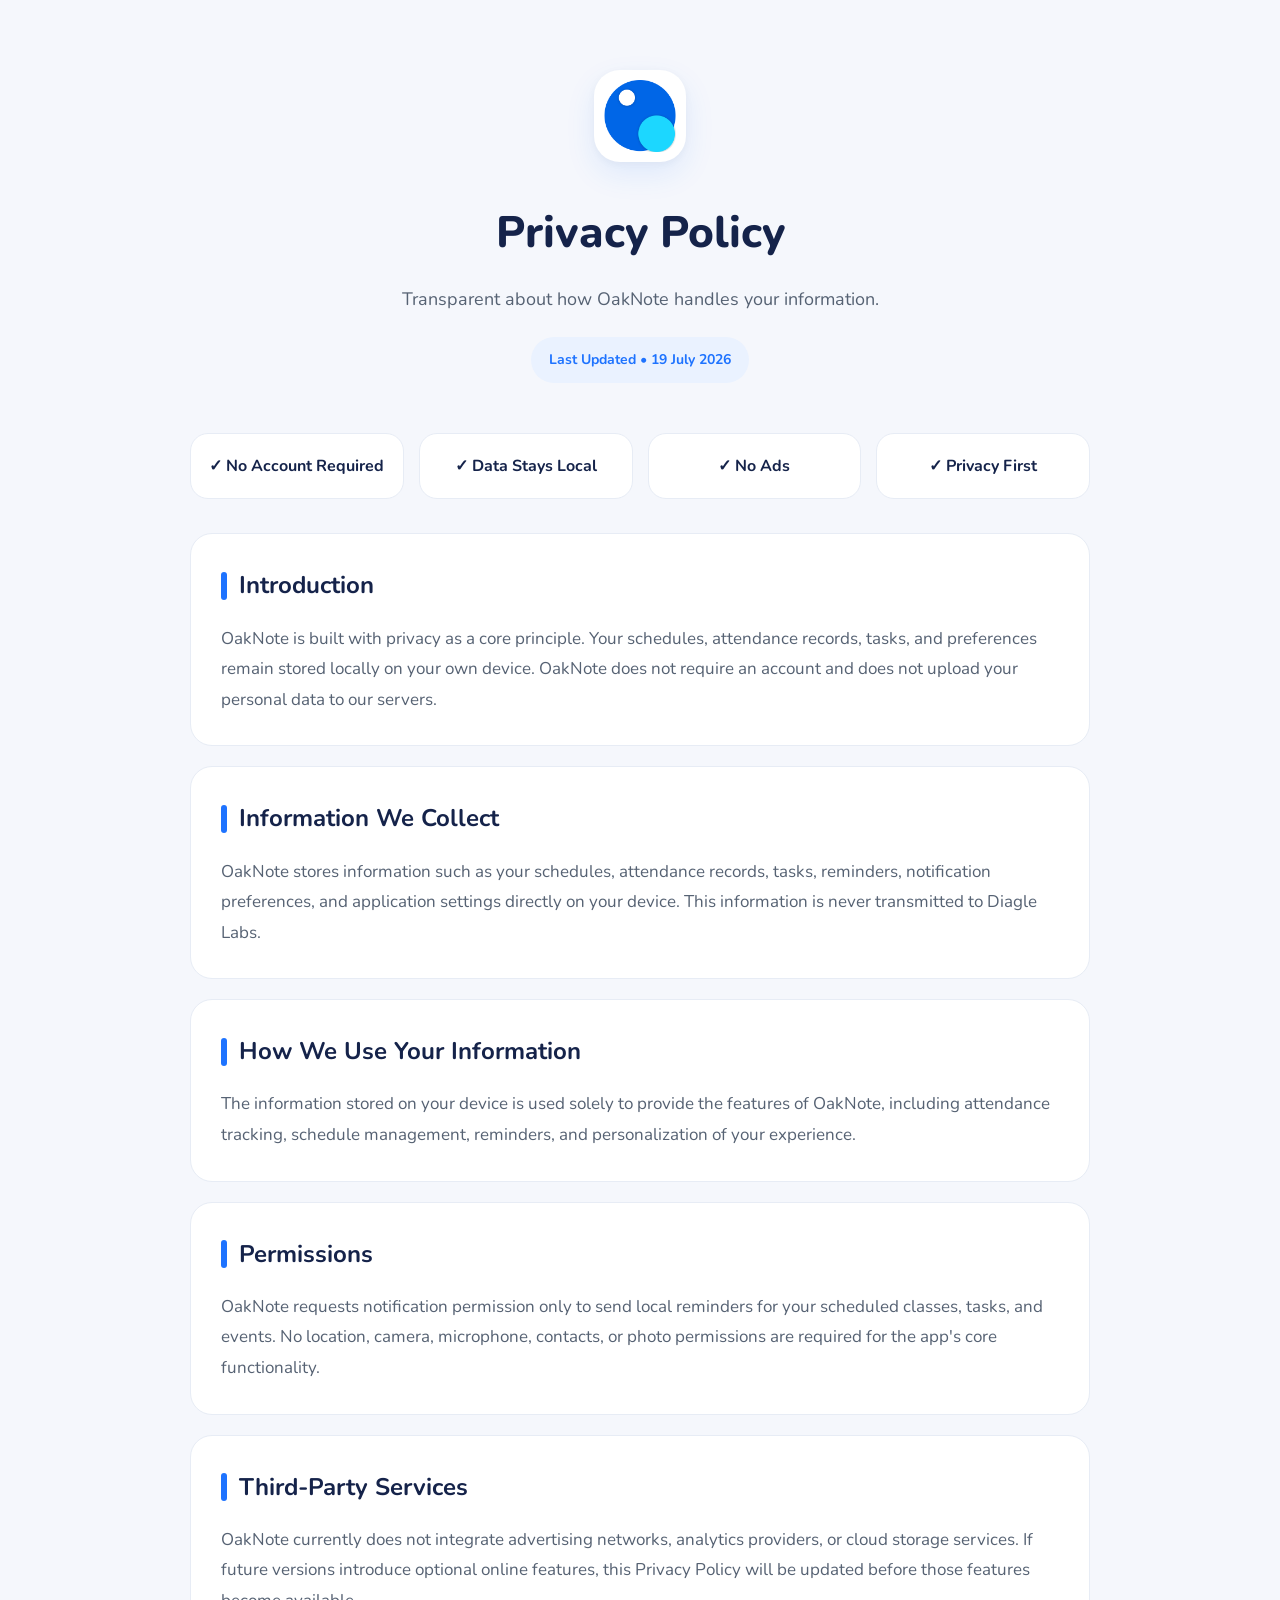
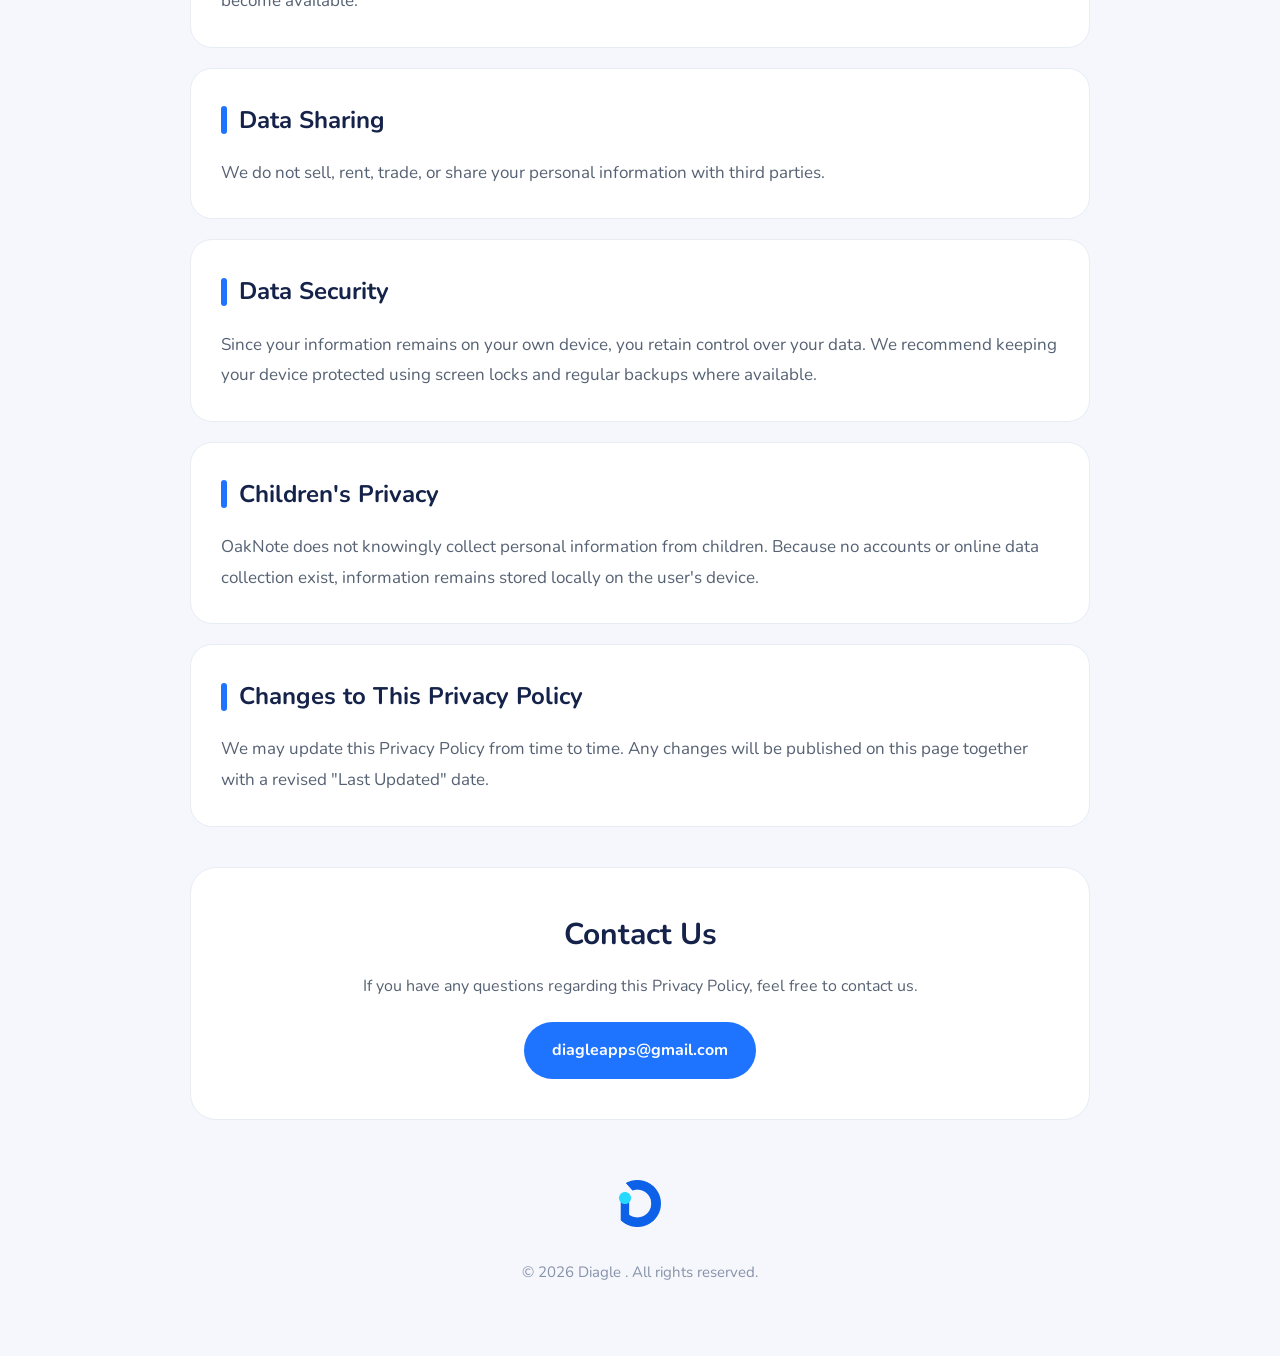
==== privacy_policy/index.html @ 5c34516f "Add files via upload" ====
<!DOCTYPE html>
<html lang="en">

<head>

    <meta charset="UTF-8">
    <meta name="viewport" content="width=device-width, initial-scale=1.0">

    <title>OakNote • Privacy Policy</title>

    <meta name="description"
        content="Official Privacy Policy for OakNote by Diagle Labs. Learn how your information is stored, used, and protected.">

    <meta name="theme-color" content="#1E73FF">

    <link rel="icon" type="image/png" href="assets/oaknote_logo.png">

    <link rel="preconnect" href="https://fonts.googleapis.com">
    <link rel="preconnect" href="https://fonts.gstatic.com" crossorigin>

    <link href="https://fonts.googleapis.com/css2?family=Nunito:wght@400;500;600;700;800&display=swap"
        rel="stylesheet">

    <link rel="stylesheet" href="style.css">

</head>

<body>

    <main class="container">

        <!-- Hero -->

        <header class="hero">

            <img src="assets/oaknote_logo.png" class="hero-logo" alt="OakNote Logo">

            <h1>Privacy Policy</h1>

            <p class="subtitle">
                Transparent about how OakNote handles your information.
            </p>

            <div class="updated">
                Last Updated • 19 July 2026
            </div>

        </header>

        <!-- Quick Summary -->

        <section class="summary">

            <div class="summary-item">
                ✓ No Account Required
            </div>

            <div class="summary-item">
                ✓ Data Stays Local
            </div>

            <div class="summary-item">
                ✓ No Ads
            </div>

            <div class="summary-item">
                ✓ Privacy First
            </div>

        </section>

        <!-- Introduction -->

        <section class="card">

            <h2>Introduction</h2>

            <p>
                OakNote is built with privacy as a core principle. Your schedules,
                attendance records, tasks, and preferences remain stored locally on
                your own device. OakNote does not require an account and does not
                upload your personal data to our servers.
            </p>

        </section>

        <!-- Information -->

        <section class="card">

            <h2>Information We Collect</h2>

            <p>
                OakNote stores information such as your schedules, attendance
                records, tasks, reminders, notification preferences, and application
                settings directly on your device. This information is never
                transmitted to Diagle Labs.
            </p>

        </section>

        <!-- Usage -->

        <section class="card">

            <h2>How We Use Your Information</h2>

            <p>
                The information stored on your device is used solely to provide the
                features of OakNote, including attendance tracking, schedule
                management, reminders, and personalization of your experience.
            </p>

        </section>

        <!-- Permissions -->

        <section class="card">

            <h2>Permissions</h2>

            <p>
                OakNote requests notification permission only to send local reminders
                for your scheduled classes, tasks, and events. No location, camera,
                microphone, contacts, or photo permissions are required for the
                app's core functionality.
            </p>

        </section>

        <!-- Third Party -->

        <section class="card">

            <h2>Third-Party Services</h2>

            <p>
                OakNote currently does not integrate advertising networks, analytics
                providers, or cloud storage services. If future versions introduce
                optional online features, this Privacy Policy will be updated before
                those features become available.
            </p>

        </section>

        <!-- Sharing -->

        <section class="card">

            <h2>Data Sharing</h2>

            <p>
                We do not sell, rent, trade, or share your personal information with
                third parties.
            </p>

        </section>

        <!-- Security -->

        <section class="card">

            <h2>Data Security</h2>

            <p>
                Since your information remains on your own device, you retain control
                over your data. We recommend keeping your device protected using
                screen locks and regular backups where available.
            </p>

        </section>

        <!-- Children -->

        <section class="card">

            <h2>Children's Privacy</h2>

            <p>
                OakNote does not knowingly collect personal information from
                children. Because no accounts or online data collection exist,
                information remains stored locally on the user's device.
            </p>

        </section>

        <!-- Updates -->

        <section class="card">

            <h2>Changes to This Privacy Policy</h2>

            <p>
                We may update this Privacy Policy from time to time. Any changes will
                be published on this page together with a revised "Last Updated"
                date.
            </p>

        </section>

        <!-- Contact -->

        <section class="contact">

            <h2>Contact Us</h2>

            <p>
                If you have any questions regarding this Privacy Policy, feel free to
                contact us.
            </p>

            <a href="mailto:diagleapps@gmail.com">
                diagleapps@gmail.com
            </a>

        </section>

        <!-- Footer -->

        <footer>

            <img src="assets/diagle_logo.png" class="footer-logo" alt="Diagle Labs Logo">

            <!-- <p class="company">
                From Diagle
            </p> -->

            <p class="copyright">
                © 2026 Diagle . All rights reserved.
            </p>

        </footer>

    </main>

</body>

</html>
---- privacy_policy/style.css ----
/* ==========================================
   OakNote Privacy Policy
   Diagle Labs
========================================== */

:root{

    --primary:#1E73FF;
    --primary-light:#EAF2FF;

    --background:#F5F7FC;
    --card:#FFFFFF;

    --title:#15234A;
    --text:#566273;
    --muted:#8792A8;

    --border:#E7ECF5;

    --shadow:0 10px 28px rgba(18,38,63,.05);

    --radius:22px;

}

*{
    margin:0;
    padding:0;
    box-sizing:border-box;
}

html{
    scroll-behavior:smooth;
}

body{

    font-family:'Nunito',sans-serif;

    background:var(--background);

    color:var(--text);

    line-height:1.8;

}

.container{

    width:min(900px,92%);
    margin:auto;

    padding:70px 0;

}

/* ==========================================
                HERO
========================================== */

.hero{

    text-align:center;

    margin-bottom:50px;

}

.hero-logo{

    width: 92px;
    height: 92px;

    padding: 10px;

    background: white;

    border-radius: 26px;

    object-fit: contain;

    margin-bottom: 22px;

    box-shadow:
        0 12px 30px rgba(30,115,255,.10),
        0 2px 8px rgba(0,0,0,.04);

}

.hero h1{

    font-size:44px;

    font-weight:800;

    color:var(--title);

    margin-bottom:10px;

}

.subtitle{

    font-size:18px;

    color:var(--text);

    max-width:520px;

    margin:auto;

}

.updated{

    display:inline-block;

    margin-top:22px;

    padding:10px 18px;

    background:var(--primary-light);

    color:var(--primary);

    font-size:14px;

    font-weight:700;

    border-radius:999px;

}

/* ==========================================
          QUICK SUMMARY
========================================== */

.summary{

    display:grid;

    grid-template-columns:repeat(auto-fit,minmax(180px,1fr));

    gap:15px;

    margin-bottom:34px;

}

.summary-item{

    background:white;

    border:1px solid var(--border);

    border-radius:18px;

    padding:18px;

    text-align:center;

    font-weight:700;

    color:var(--title);

    transition:.2s ease;

}

.summary-item:hover{

    transform:translateY(-2px);

    box-shadow:var(--shadow);

}

/* ==========================================
                CARDS
========================================== */

.card{

    background:var(--card);

    border:1px solid var(--border);

    border-radius:var(--radius);

    padding:30px;

    margin-bottom:20px;

    transition:.2s ease;

}

.card:hover{

    transform:translateY(-2px);

    box-shadow:var(--shadow);

}

.card h2{

    position:relative;

    display:flex;

    align-items:center;

    color:var(--title);

    font-size:24px;

    margin-bottom:16px;

    padding-left:18px;

}

.card h2::before{

    content:"";

    position:absolute;

    left:0;

    width:6px;

    height:28px;

    border-radius:999px;

    background:var(--primary);

}

.card p{

    font-size:17px;

    color:var(--text);

}

/* ==========================================
             CONTACT
========================================== */

.contact{

    margin-top:40px;

    background:white;

    border:1px solid var(--border);

    border-radius:26px;

    text-align:center;

    padding:40px;

}

.contact h2{

    color:var(--title);

    font-size:30px;

    margin-bottom:10px;

}

.contact p{

    color:var(--text);

    margin-bottom:22px;

}

.contact a{

    display:inline-block;

    text-decoration:none;

    color:white;

    background:var(--primary);

    padding:14px 28px;

    border-radius:999px;

    font-weight:700;

    transition:.2s;

}

.contact a:hover{

    transform:translateY(-2px);

    box-shadow:0 10px 25px rgba(30,115,255,.28);

}

/* ==========================================
              FOOTER
========================================== */

footer{

    text-align:center;

    margin-top:60px;

}

.footer-logo{

    width:42px;

    margin-bottom:14px;

    opacity:.95;

}

.company{

    font-size:18px;

    font-weight:800;

    color:var(--title);

}

.copyright{

    margin-top:8px;

    color:var(--muted);

    font-size:15px;

}

/* ==========================================
            SELECTION
========================================== */

::selection{

    background:var(--primary);

    color:white;

}

/* ==========================================
           RESPONSIVE
========================================== */

@media (max-width:768px){

.hero h1{

    font-size:36px;

}

.subtitle{

    font-size:17px;

}

.card{

    padding:24px;

}

.card h2{

    font-size:22px;

}

.contact{

    padding:30px 22px;

}

}

@media (max-width:480px){

.container{

    width:94%;

    padding:40px 0;

}

.hero-logo{

    width:72px;
    height:72px;

}

.hero h1{

    font-size:32px;

}

.summary{

    grid-template-columns:1fr;

}

.updated{

    font-size:13px;

}

.card{

    padding:22px;

}

.card h2{

    font-size:21px;

}

.card p{

    font-size:16px;

}

.contact h2{

    font-size:26px;

}

}
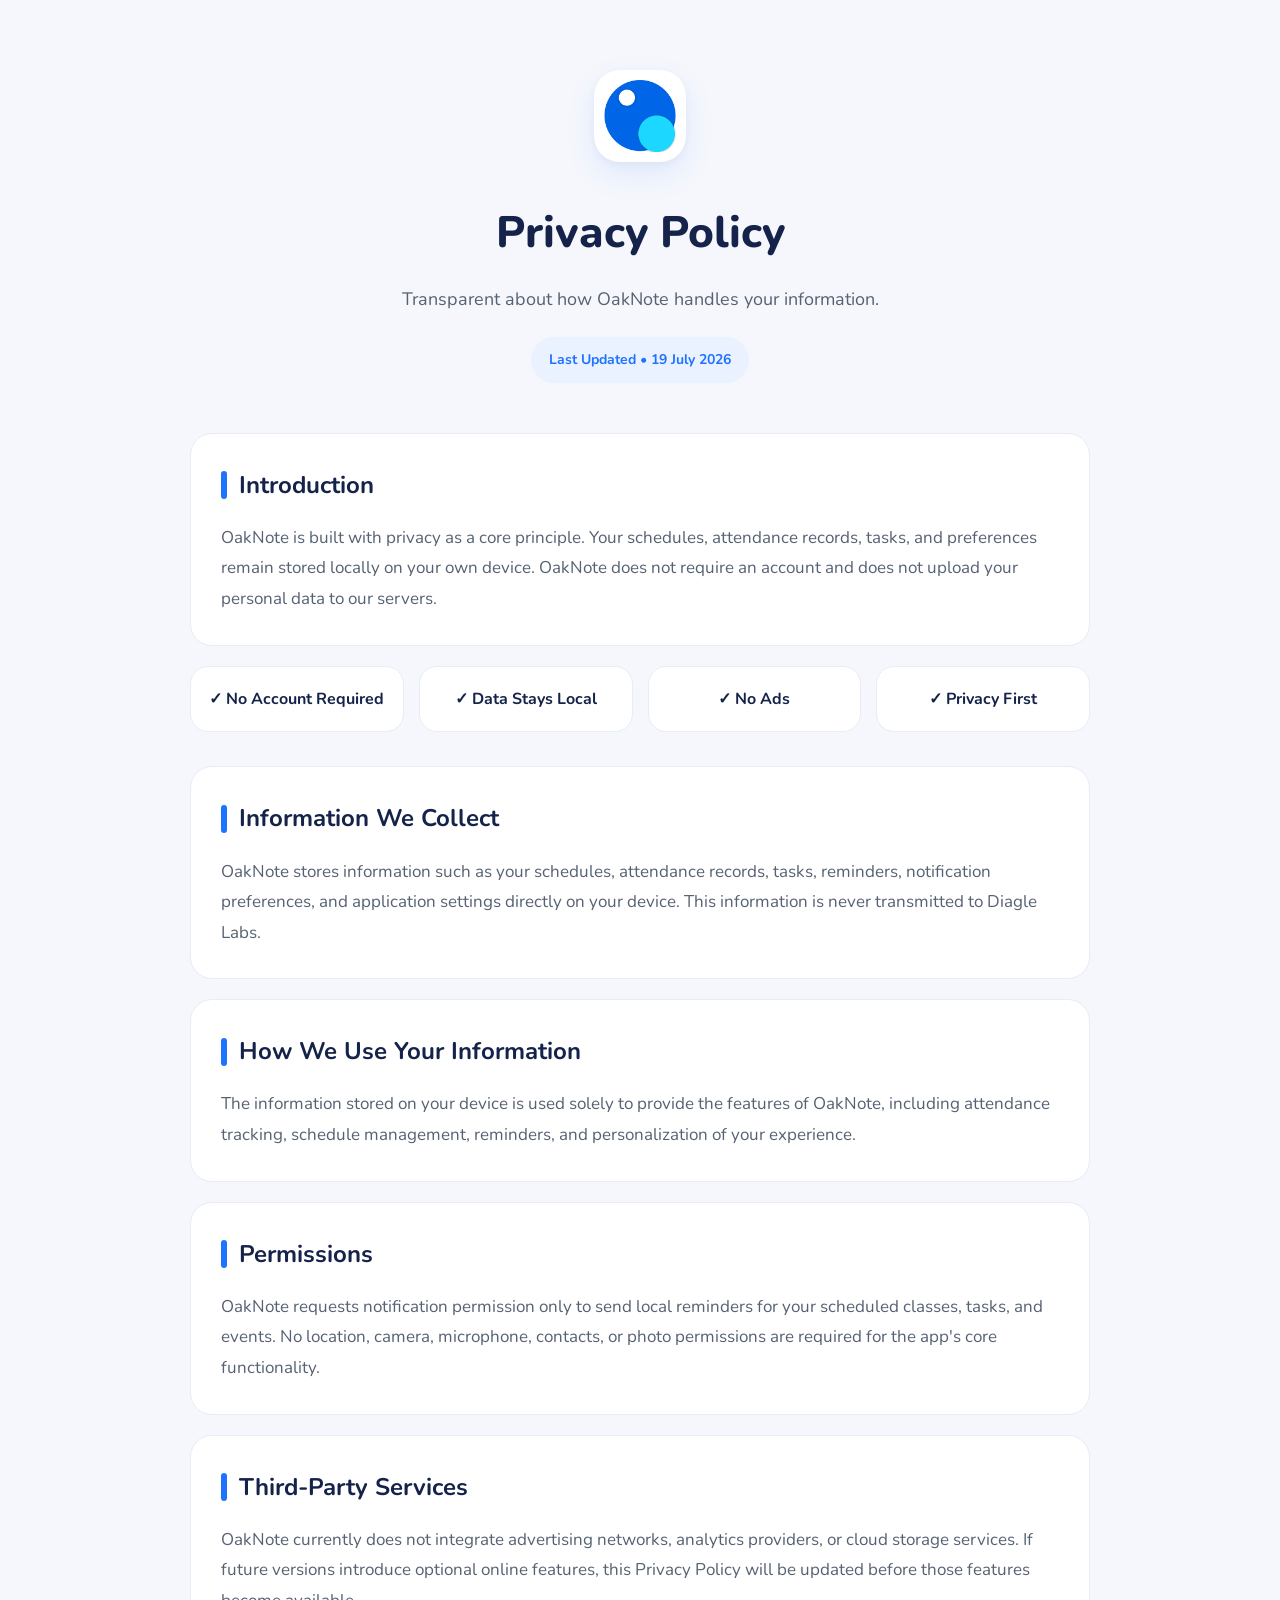
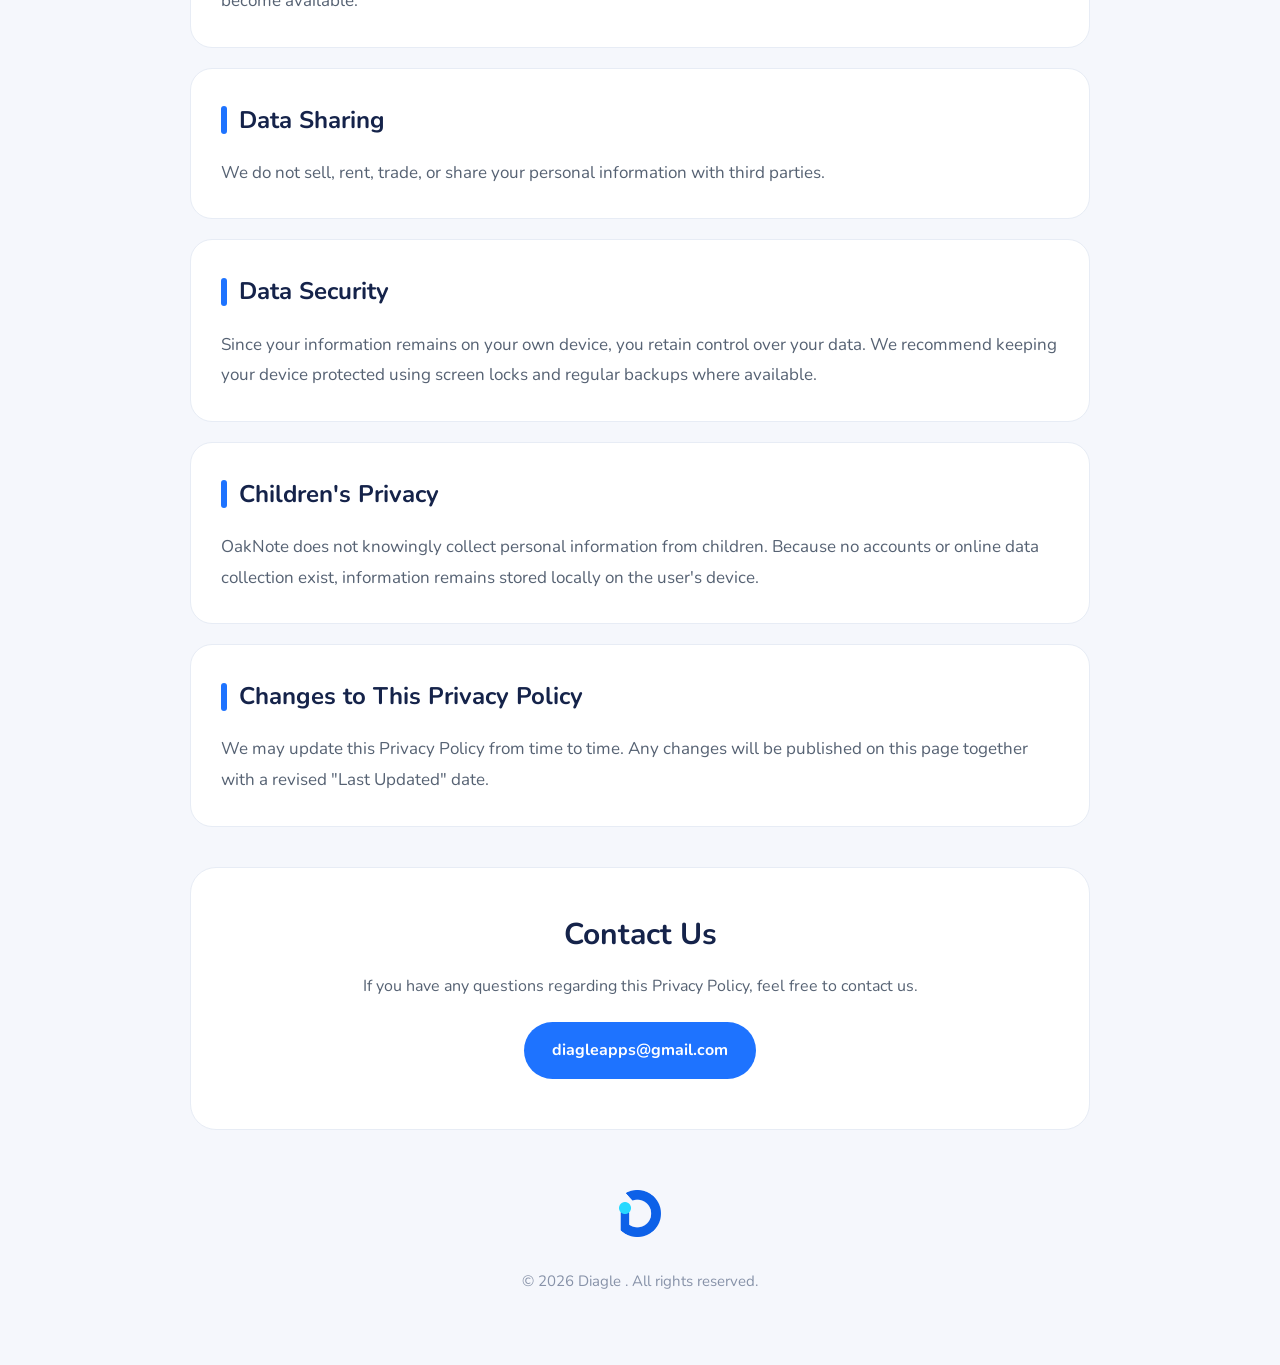
==== commit f5eade0e: "Update index.html" ====
--- a/privacy_policy/index.html
+++ b/privacy_policy/index.html
@@ -46,28 +46,6 @@
             </div>
 
         </header>
-
-        <!-- Quick Summary -->
-
-        <section class="summary">
-
-            <div class="summary-item">
-                ✓ No Account Required
-            </div>
-
-            <div class="summary-item">
-                ✓ Data Stays Local
-            </div>
-
-            <div class="summary-item">
-                ✓ No Ads
-            </div>
-
-            <div class="summary-item">
-                ✓ Privacy First
-            </div>
-
-        </section>
 
         <!-- Introduction -->
 
@@ -84,6 +62,28 @@
 
         </section>
 
+        <!-- Quick Summary -->
+
+        <section class="summary">
+
+            <div class="summary-item">
+                ✓ No Account Required
+            </div>
+
+            <div class="summary-item">
+                ✓ Data Stays Local
+            </div>
+
+            <div class="summary-item">
+                ✓ No Ads
+            </div>
+
+            <div class="summary-item">
+                ✓ Privacy First
+            </div>
+
+        </section>
+
         <!-- Information -->
 
         <section class="card">
@@ -235,4 +235,4 @@
 
 </body>
 
-</html>+</html>
--- a/privacy_policy/style.css
+++ b/privacy_policy/style.css
@@ -27,6 +27,8 @@
     margin:0;
     padding:0;
     box-sizing:border-box;
+    
+    -webkit-tap-highlight-color: transparent;
 }
 
 html{
@@ -163,7 +165,10 @@
 
     color:var(--title);
 
-    transition:.2s ease;
+    transition:
+        transform .2s ease,
+        box-shadow .2s ease,
+        border-color .2s ease;
 
 }
 
@@ -171,7 +176,9 @@
 
     transform:translateY(-2px);
 
-    box-shadow:var(--shadow);
+    border-color:#DCE9FF;
+
+    box-shadow:0 10px 24px rgba(18,38,63,.06);
 
 }
 
@@ -191,7 +198,10 @@
 
     margin-bottom:20px;
 
-    transition:.2s ease;
+    transition:
+        transform .22s ease,
+        box-shadow .22s ease,
+        border-color .22s ease;
 
 }
 
@@ -199,10 +209,11 @@
 
     transform:translateY(-2px);
 
-    box-shadow:var(--shadow);
-
-}
-
+    border-color:#DCE9FF;
+
+    box-shadow:0 14px 32px rgba(18,38,63,.07);
+
+}
 .card h2{
 
     position:relative;
@@ -265,6 +276,21 @@
 
     padding:40px;
 
+    transition:
+        transform .22s ease,
+        box-shadow .22s ease,
+        border-color .22s ease;
+
+}
+
+.contact:hover{
+
+    transform:translateY(-3px);
+
+    border-color:#DCE9FF;
+
+    box-shadow:0 18px 36px rgba(18,38,63,.08);
+
 }
 
 .contact h2{
@@ -301,7 +327,21 @@
 
     font-weight:700;
 
-    transition:.2s;
+    transition:
+        transform .18s ease,
+        box-shadow .18s ease,
+        background-color .18s ease;
+
+    outline:none;
+
+    overflow:hidden;
+
+    user-select:none;
+    -webkit-user-select:none;
+
+    -webkit-tap-highlight-color:transparent;
+
+    touch-action:manipulation;
 
 }
 
@@ -309,7 +349,21 @@
 
     transform:translateY(-2px);
 
-    box-shadow:0 10px 25px rgba(30,115,255,.28);
+    box-shadow:0 12px 28px rgba(30,115,255,.28);
+
+}
+
+.contact a:focus,
+.contact a:focus-visible{
+
+    outline:none;
+
+}
+.contact a:active{
+
+    transform:translateY(0) scale(.98);
+
+    box-shadow:0 6px 16px rgba(30,115,255,.18);
 
 }
 
